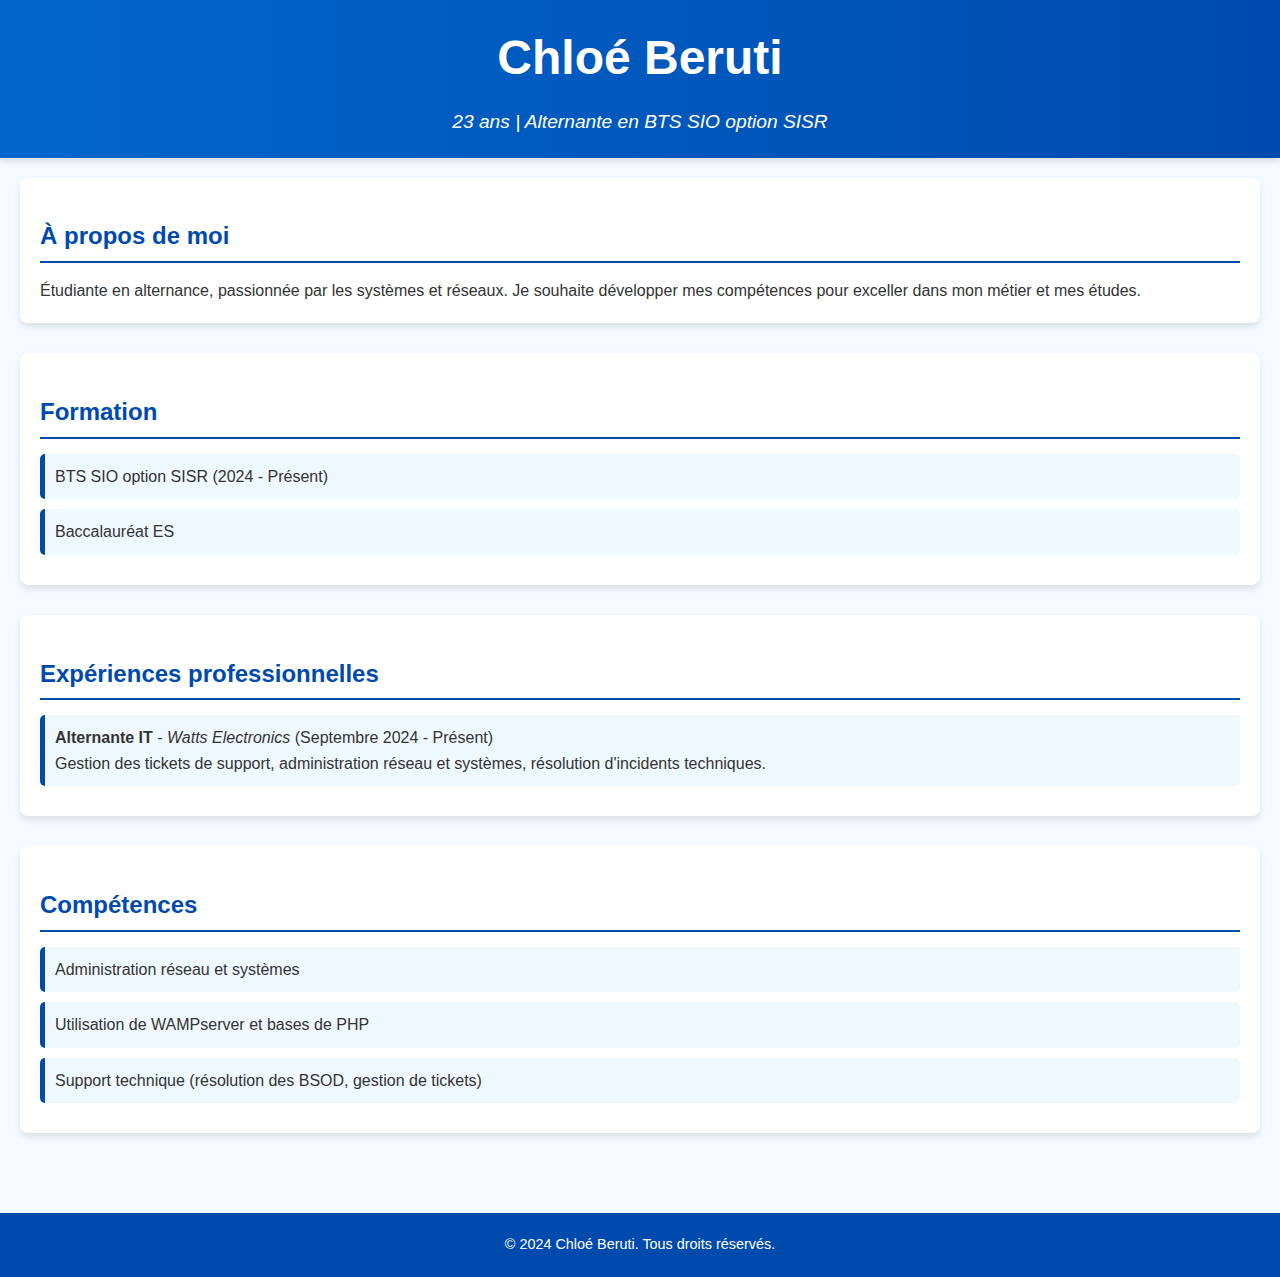
==== index.html @ c03d1ee7 "Update index.html" ====
<!DOCTYPE html>
<html lang="fr">
<head>
    <meta charset="UTF-8">
    <meta name="viewport" content="width=device-width, initial-scale=1.0">
    <meta name="description" content="Découvrez le CV de Flow, alternante en BTS SIO option SISR. Explorez ses compétences, son parcours et contactez-la.">
    <meta name="author" content="Beruti">
    <title>CV de Beruti - Alternante BTS SIO option SISR, Compétences et Parcours</title>

    <!-- Preload critical resources -->
    <link rel="preload" href="style.css" as="style">
    <link rel="preload" href="https://fonts.googleapis.com/css2?family=Roboto:wght@400;700&display=swap" as="style">
    <link rel="stylesheet" href="style.css">
    
    <!-- Critical CSS inline (optional for faster initial render) -->
    <style>
        body {
            font-family: 'Roboto', sans-serif;
            margin: 0;
            padding: 0;
            background-color: #f4faff;
            color: #333;
        }
        header {
            background: linear-gradient(90deg, #0066cc, #004aad);
            color: #fff;
            padding: 20px 0;
            text-align: center;
        }
        header h1 {
            margin: 0;
            font-size: 3em;
        }
        main {
            padding: 20px;
        }
        section {
            margin-bottom: 30px;
            background: #ffffff;
            padding: 20px;
            border-radius: 8px;
            box-shadow: 0 4px 6px rgba(0, 0, 0, 0.1);
        }
        h2 {
            color: #004aad;
        }
        footer {
            text-align: center;
            padding: 20px;
            background: #004aad;
            color: #fff;
        }
        @media (max-width: 768px) {
            header h1 { font-size: 2.5em; }
        }
        @media (max-width: 480px) {
            header h1 { font-size: 2em; }
        }
    </style>
</head>
<body>
    <header>
        <div class="container">
            <h1>Chloé Beruti</h1>
            <p>23 ans | Alternante en BTS SIO option SISR</p>
        </div>
    </header>
    <main>
        <section id="about">
            <h2>À propos de moi</h2>
            <p>Étudiante en alternance, passionnée par les systèmes et réseaux. Je souhaite développer mes compétences pour exceller dans mon métier et mes études.</p>
        </section>
        <section id="education">
            <h2>Formation</h2>
            <ul>
                <li>BTS SIO option SISR (2024 - Présent)</li>
                <li>Baccalauréat ES </li>
            </ul>
        </section>
        <section id="experience">
            <h2>Expériences professionnelles</h2>
            <ul>
                <li>
                    <strong>Alternante IT</strong> - <em>Watts Electronics</em> (Septembre 2024 - Présent)
                    <p>Gestion des tickets de support, administration réseau et systèmes, résolution d'incidents techniques.</p>
                </li>
            </ul>
        </section>
        <section id="skills">
            <h2>Compétences</h2>
            <ul>
                <li>Administration réseau et systèmes</li>
                <li>Utilisation de WAMPserver et bases de PHP</li>
                <li>Support technique (résolution des BSOD, gestion de tickets)</li>
            </ul>
        </section>
    </main>
    <footer>
        <p>&copy; 2024 Chloé Beruti. Tous droits réservés.</p>
    </footer>

   
</body>
</html>
---- style.css ----
/* Style global */
body {
    font-family: 'Roboto', sans-serif;
    line-height: 1.6;
    margin: 0;
    padding: 0;
    background-color: #f4faff; /* Bleu clair très doux */
    color: #333;
}

/* Style du header */
header {
    background: linear-gradient(90deg, #0066cc, #004aad); /* Dégradé bleu moderne */
    color: #fff;
    padding: 20px 0;
    text-align: center;
    box-shadow: 0 4px 6px rgba(0, 0, 0, 0.1);
}

header h1 {
    margin: 0;
    font-size: 3em;
    font-weight: bold;
}

header p {
    margin: 10px 0 0;
    font-size: 1.2em;
    font-style: italic;
}

/* Container */
.container {
    width: 90%;
    max-width: 1200px;
    margin: auto;
    overflow: hidden;
}

/* Sections principales */
main {
    padding: 20px 0;
}

section {
    margin-bottom: 30px;
    background: #ffffff;
    padding: 20px;
    border-radius: 8px;
    box-shadow: 0 4px 6px rgba(0, 0, 0, 0.1);
}

h2 {
    color: #004aad;
    border-bottom: 2px solid #004aad;
    padding-bottom: 5px;
    margin-bottom: 15px;
}

p, ul {
    margin: 0;
}

ul {
    list-style: none;
    padding: 0;
}

ul li {
    margin: 10px 0;
    padding: 10px;
    background: #f0f8ff;
    border-left: 5px solid #004aad;
    border-radius: 5px;
}

/* Liens */
a {
    color: #0066cc;
    text-decoration: none;
    font-weight: bold;
}

a:hover {
    color: #004aad;
    text-decoration: underline;
}

/* Boutons */
button, a.button {
    display: inline-block;
    padding: 10px 20px;
    margin: 10px 0;
    background: #004aad;
    color: #fff;
    text-transform: uppercase;
    text-decoration: none;
    border-radius: 5px;
    font-weight: bold;
    transition: background 0.3s ease;
    border: none;
}

button:hover, a.button:hover {
    background: #0066cc;
}

/* Footer */
footer {
    text-align: center;
    padding: 20px 0;
    background: #004aad;
    color: #fff;
    font-size: 0.9em;
    margin-top: 30px;
}

/* Styles responsives */
@media (max-width: 768px) {
    header h1 {
        font-size: 2.5em;
    }

    header p {
        font-size: 1em;
    }

    section {
        padding: 15px;
    }

    h2 {
        font-size: 1.5em;
    }
}

@media (max-width: 480px) {
    header h1 {
        font-size: 2em;
    }

    header p {
        font-size: 0.9em;
    }

    h2 {
        font-size: 1.2em;
    }
}
---- style.css ----
/* Style global */
body {
    font-family: 'Roboto', sans-serif;
    line-height: 1.6;
    margin: 0;
    padding: 0;
    background-color: #f4faff; /* Bleu clair très doux */
    color: #333;
}

/* Style du header */
header {
    background: linear-gradient(90deg, #0066cc, #004aad); /* Dégradé bleu moderne */
    color: #fff;
    padding: 20px 0;
    text-align: center;
    box-shadow: 0 4px 6px rgba(0, 0, 0, 0.1);
}

header h1 {
    margin: 0;
    font-size: 3em;
    font-weight: bold;
}

header p {
    margin: 10px 0 0;
    font-size: 1.2em;
    font-style: italic;
}

/* Container */
.container {
    width: 90%;
    max-width: 1200px;
    margin: auto;
    overflow: hidden;
}

/* Sections principales */
main {
    padding: 20px 0;
}

section {
    margin-bottom: 30px;
    background: #ffffff;
    padding: 20px;
    border-radius: 8px;
    box-shadow: 0 4px 6px rgba(0, 0, 0, 0.1);
}

h2 {
    color: #004aad;
    border-bottom: 2px solid #004aad;
    padding-bottom: 5px;
    margin-bottom: 15px;
}

p, ul {
    margin: 0;
}

ul {
    list-style: none;
    padding: 0;
}

ul li {
    margin: 10px 0;
    padding: 10px;
    background: #f0f8ff;
    border-left: 5px solid #004aad;
    border-radius: 5px;
}

/* Liens */
a {
    color: #0066cc;
    text-decoration: none;
    font-weight: bold;
}

a:hover {
    color: #004aad;
    text-decoration: underline;
}

/* Boutons */
button, a.button {
    display: inline-block;
    padding: 10px 20px;
    margin: 10px 0;
    background: #004aad;
    color: #fff;
    text-transform: uppercase;
    text-decoration: none;
    border-radius: 5px;
    font-weight: bold;
    transition: background 0.3s ease;
    border: none;
}

button:hover, a.button:hover {
    background: #0066cc;
}

/* Footer */
footer {
    text-align: center;
    padding: 20px 0;
    background: #004aad;
    color: #fff;
    font-size: 0.9em;
    margin-top: 30px;
}

/* Styles responsives */
@media (max-width: 768px) {
    header h1 {
        font-size: 2.5em;
    }

    header p {
        font-size: 1em;
    }

    section {
        padding: 15px;
    }

    h2 {
        font-size: 1.5em;
    }
}

@media (max-width: 480px) {
    header h1 {
        font-size: 2em;
    }

    header p {
        font-size: 0.9em;
    }

    h2 {
        font-size: 1.2em;
    }
}
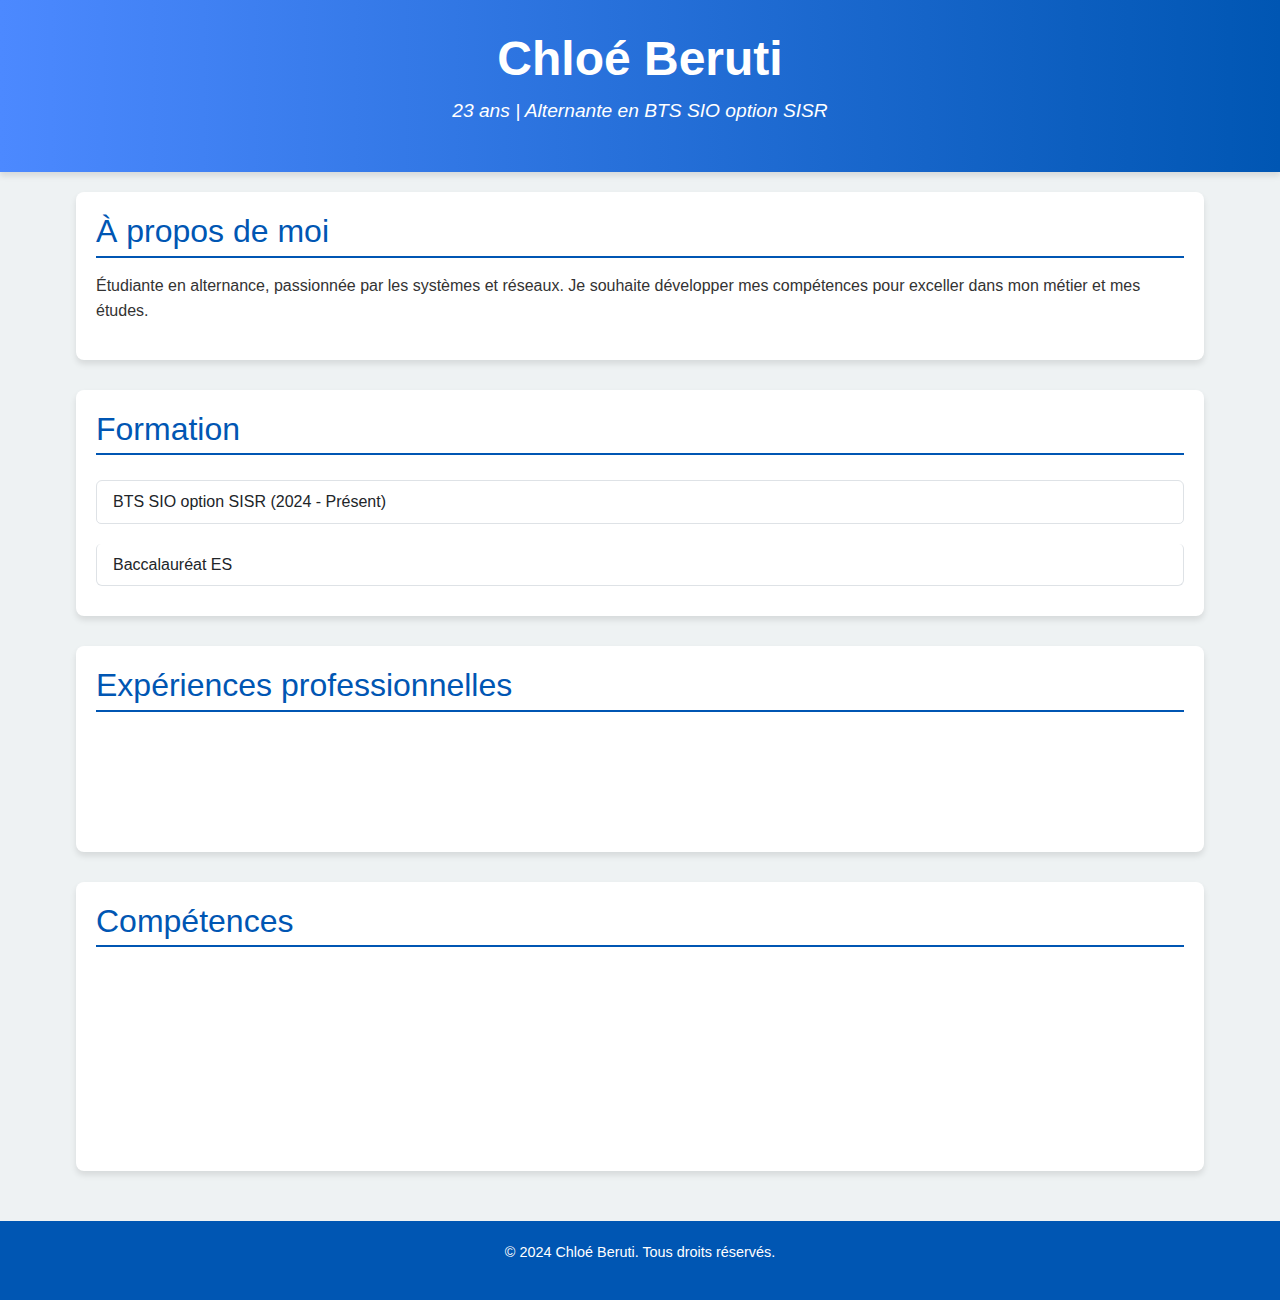
==== commit 800a7c0d: "v1.2" ====
--- a/index.html
+++ b/index.html
@@ -5,93 +5,46 @@
     <meta name="viewport" content="width=device-width, initial-scale=1.0">
     <meta name="description" content="Découvrez le CV de Flow, alternante en BTS SIO option SISR. Explorez ses compétences, son parcours et contactez-la.">
     <meta name="author" content="Beruti">
-    <title>CV de Beruti - Alternante BTS SIO option SISR, Compétences et Parcours</title>
+    <title>CV de Beruti - Alternante BTS SIO option SISR</title>
 
-    <!-- Preload critical resources -->
-    <link rel="preload" href="style.css" as="style">
-    <link rel="preload" href="https://fonts.googleapis.com/css2?family=Roboto:wght@400;700&display=swap" as="style">
+    <!-- Bootstrap CSS -->
+    <link href="https://cdn.jsdelivr.net/npm/bootstrap@5.3.0-alpha1/dist/css/bootstrap.min.css" rel="stylesheet">
     <link rel="stylesheet" href="style.css">
-    
-    <!-- Critical CSS inline (optional for faster initial render) -->
-    <style>
-        body {
-            font-family: 'Roboto', sans-serif;
-            margin: 0;
-            padding: 0;
-            background-color: #f4faff;
-            color: #333;
-        }
-        header {
-            background: linear-gradient(90deg, #0066cc, #004aad);
-            color: #fff;
-            padding: 20px 0;
-            text-align: center;
-        }
-        header h1 {
-            margin: 0;
-            font-size: 3em;
-        }
-        main {
-            padding: 20px;
-        }
-        section {
-            margin-bottom: 30px;
-            background: #ffffff;
-            padding: 20px;
-            border-radius: 8px;
-            box-shadow: 0 4px 6px rgba(0, 0, 0, 0.1);
-        }
-        h2 {
-            color: #004aad;
-        }
-        footer {
-            text-align: center;
-            padding: 20px;
-            background: #004aad;
-            color: #fff;
-        }
-        @media (max-width: 768px) {
-            header h1 { font-size: 2.5em; }
-        }
-        @media (max-width: 480px) {
-            header h1 { font-size: 2em; }
-        }
-    </style>
 </head>
 <body>
     <header>
-        <div class="container">
-            <h1>Chloé Beruti</h1>
+        <div class="container text-center">
+            <h1 class="animate-header">Chloé Beruti</h1>
             <p>23 ans | Alternante en BTS SIO option SISR</p>
         </div>
     </header>
-    <main>
+    <main class="container">
         <section id="about">
-            <h2>À propos de moi</h2>
+            <h2 class="animate-title">À propos de moi</h2>
             <p>Étudiante en alternance, passionnée par les systèmes et réseaux. Je souhaite développer mes compétences pour exceller dans mon métier et mes études.</p>
         </section>
         <section id="education">
-            <h2>Formation</h2>
-            <ul>
-                <li>BTS SIO option SISR (2024 - Présent)</li>
-                <li>Baccalauréat ES </li>
+            <h2 class="animate-title">Formation</h2>
+            <ul class="list-group">
+                <li class="list-group-item">BTS SIO option SISR (2024 - Présent)</li>
+                <li class="list-group-item">Baccalauréat ES</li>
             </ul>
         </section>
         <section id="experience">
-            <h2>Expériences professionnelles</h2>
-            <ul>
-                <li>
+            <h2 class="animate-title">Expériences professionnelles</h2>
+            <ul class="list-group">
+                <li class="list-group-item">
                     <strong>Alternante IT</strong> - <em>Watts Electronics</em> (Septembre 2024 - Présent)
                     <p>Gestion des tickets de support, administration réseau et systèmes, résolution d'incidents techniques.</p>
                 </li>
             </ul>
         </section>
         <section id="skills">
-            <h2>Compétences</h2>
-            <ul>
-                <li>Administration réseau et systèmes</li>
-                <li>Utilisation de WAMPserver et bases de PHP</li>
-                <li>Support technique (résolution des BSOD, gestion de tickets)</li>
+            <h2 class="animate-title">Compétences</h2>
+            <ul class="list-group">
+                <li class="list-group-item">Administration réseau et systèmes</li>
+                <li class="list-group-item">Utilisation de WAMPserver et bases de PHP</li>
+                <li class="list-group-item">Support technique (résolution des BSOD, gestion de tickets)</li>
             </ul>
         </section>
     </main>
@@ -99,6 +52,32 @@
         <p>&copy; 2024 Chloé Beruti. Tous droits réservés.</p>
     </footer>
 
-   
+    <!-- Bootstrap JS -->
+    <script src="https://cdn.jsdelivr.net/npm/bootstrap@5.3.0-alpha1/dist/js/bootstrap.bundle.min.js"></script>
+
+    <!-- Animations JavaScript -->
+    <script>
+        document.addEventListener("DOMContentLoaded", () => {
+            const headers = document.querySelectorAll(".animate-header, .animate-title");
+            headers.forEach(header => {
+                header.style.opacity = 0;
+                header.style.transform = "translateY(-20px)";
+                setTimeout(() => {
+                    header.style.transition = "opacity 1s, transform 1s";
+                    header.style.opacity = 1;
+                    header.style.transform = "translateY(0)";
+                }, 200);
+            });
+
+            const items = document.querySelectorAll(".list-group-item");
+            items.forEach((item, index) => {
+                item.style.opacity = 0;
+                setTimeout(() => {
+                    item.style.transition = "opacity 0.6s ease";
+                    item.style.opacity = 1;
+                }, 500 + index * 200);
+            });
+        });
+    </script>
 </body>
 </html>
--- a/style.css
+++ b/style.css
@@ -4,27 +4,25 @@
     line-height: 1.6;
     margin: 0;
     padding: 0;
-    background-color: #f4faff; /* Bleu clair très doux */
+    background-color: #eef2f3; /* Gris clair */
     color: #333;
 }
 
-/* Style du header */
+/* Header */
 header {
-    background: linear-gradient(90deg, #0066cc, #004aad); /* Dégradé bleu moderne */
+    background: linear-gradient(90deg, #4c89ff, #0056b3); /* Dégradé bleu moderne */
     color: #fff;
-    padding: 20px 0;
+    padding: 30px 0;
     text-align: center;
     box-shadow: 0 4px 6px rgba(0, 0, 0, 0.1);
 }
 
 header h1 {
-    margin: 0;
     font-size: 3em;
     font-weight: bold;
 }
 
 header p {
-    margin: 10px 0 0;
     font-size: 1.2em;
     font-style: italic;
 }
@@ -48,17 +46,19 @@
     padding: 20px;
     border-radius: 8px;
     box-shadow: 0 4px 6px rgba(0, 0, 0, 0.1);
+    transition: transform 0.3s ease, box-shadow 0.3s ease;
+}
+
+section:hover {
+    transform: scale(1.02);
+    box-shadow: 0 6px 10px rgba(0, 0, 0, 0.2);
 }
 
 h2 {
-    color: #004aad;
-    border-bottom: 2px solid #004aad;
+    color: #0056b3;
+    border-bottom: 2px solid #0056b3;
     padding-bottom: 5px;
     margin-bottom: 15px;
-}
-
-p, ul {
-    margin: 0;
 }
 
 ul {
@@ -70,20 +70,17 @@
     margin: 10px 0;
     padding: 10px;
     background: #f0f8ff;
-    border-left: 5px solid #004aad;
+    border-left: 5px solid #0056b3;
     border-radius: 5px;
 }
 
-/* Liens */
-a {
-    color: #0066cc;
-    text-decoration: none;
-    font-weight: bold;
-}
-
-a:hover {
-    color: #004aad;
-    text-decoration: underline;
+/* Footer */
+footer {
+    text-align: center;
+    padding: 20px 0;
+    background: #0056b3;
+    color: #fff;
+    font-size: 0.9em;
 }
 
 /* Boutons */
@@ -91,7 +88,7 @@
     display: inline-block;
     padding: 10px 20px;
     margin: 10px 0;
-    background: #004aad;
+    background: #0056b3;
     color: #fff;
     text-transform: uppercase;
     text-decoration: none;
@@ -102,20 +99,10 @@
 }
 
 button:hover, a.button:hover {
-    background: #0066cc;
+    background: #0073e6;
 }
 
-/* Footer */
-footer {
-    text-align: center;
-    padding: 20px 0;
-    background: #004aad;
-    color: #fff;
-    font-size: 0.9em;
-    margin-top: 30px;
-}
-
-/* Styles responsives */
+/* Responsiveness */
 @media (max-width: 768px) {
     header h1 {
         font-size: 2.5em;
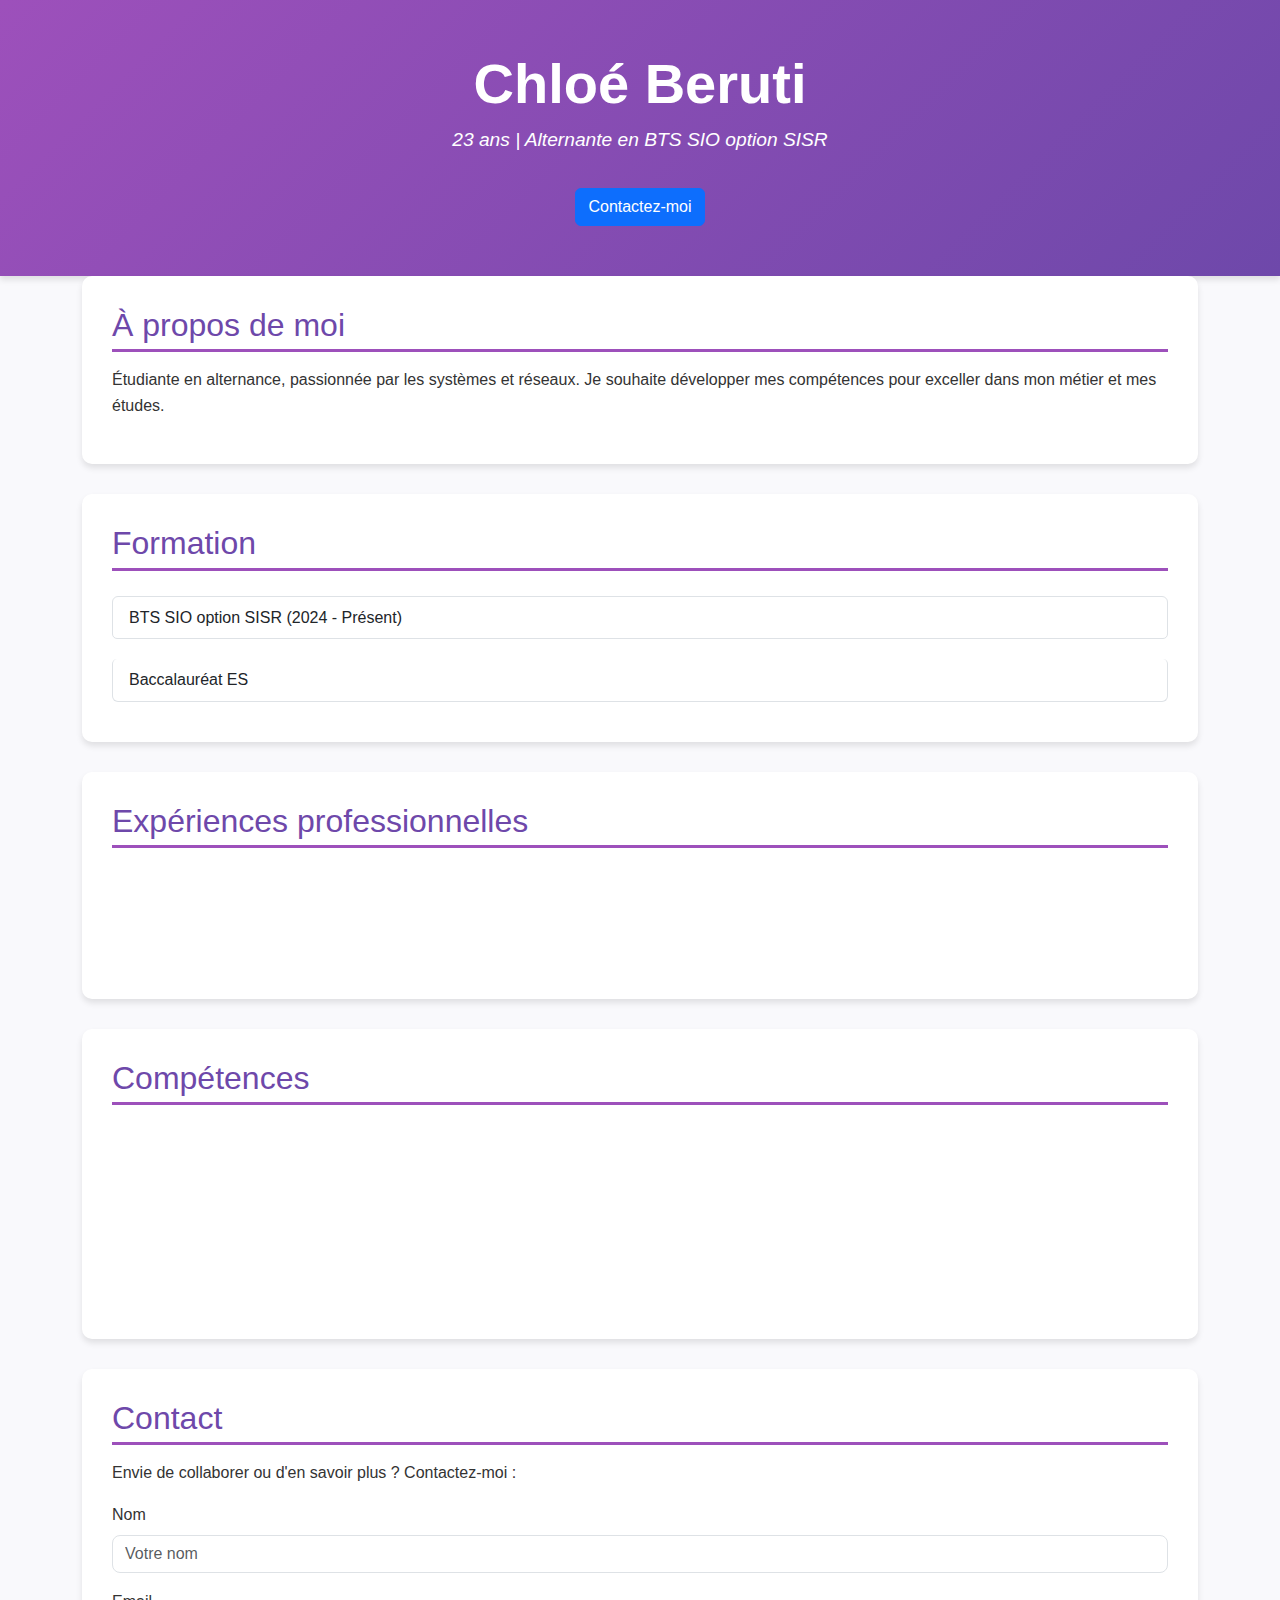
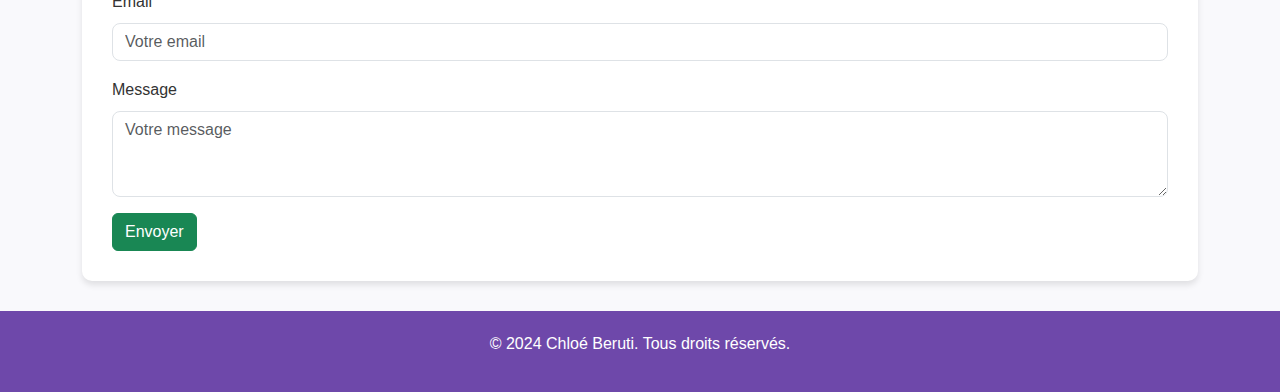
==== commit 480cf79c: "v2" ====
--- a/index.html
+++ b/index.html
@@ -10,12 +10,14 @@
     <!-- Bootstrap CSS -->
     <link href="https://cdn.jsdelivr.net/npm/bootstrap@5.3.0-alpha1/dist/css/bootstrap.min.css" rel="stylesheet">
     <link rel="stylesheet" href="style.css">
+    <link rel="stylesheet" href="https://cdnjs.cloudflare.com/ajax/libs/font-awesome/6.0.0/css/all.min.css">
 </head>
 <body>
     <header>
         <div class="container text-center">
             <h1 class="animate-header">Chloé Beruti</h1>
             <p>23 ans | Alternante en BTS SIO option SISR</p>
+            <a href="#contact" class="btn btn-primary mt-3">Contactez-moi</a>
         </div>
     </header>
     <main class="container">
@@ -42,10 +44,29 @@
         <section id="skills">
             <h2 class="animate-title">Compétences</h2>
             <ul class="list-group">
-                <li class="list-group-item">Administration réseau et systèmes</li>
-                <li class="list-group-item">Utilisation de WAMPserver et bases de PHP</li>
-                <li class="list-group-item">Support technique (résolution des BSOD, gestion de tickets)</li>
+                <li class="list-group-item"><i class="fas fa-network-wired"></i> Administration réseau et systèmes</li>
+                <li class="list-group-item"><i class="fas fa-code"></i> Utilisation de WAMPserver et bases de PHP</li>
+                <li class="list-group-item"><i class="fas fa-tools"></i> Support technique (résolution des BSOD, gestion de tickets)</li>
             </ul>
+        </section>
+        <section id="contact">
+            <h2 class="animate-title">Contact</h2>
+            <p>Envie de collaborer ou d'en savoir plus ? Contactez-moi :</p>
+            <form>
+                <div class="mb-3">
+                    <label for="name" class="form-label">Nom</label>
+                    <input type="text" class="form-control" id="name" placeholder="Votre nom">
+                </div>
+                <div class="mb-3">
+                    <label for="email" class="form-label">Email</label>
+                    <input type="email" class="form-control" id="email" placeholder="Votre email">
+                </div>
+                <div class="mb-3">
+                    <label for="message" class="form-label">Message</label>
+                    <textarea class="form-control" id="message" rows="3" placeholder="Votre message"></textarea>
+                </div>
+                <button type="submit" class="btn btn-success">Envoyer</button>
+            </form>
         </section>
     </main>
     <footer>
--- a/style.css
+++ b/style.css
@@ -1,25 +1,26 @@
 /* Style global */
 body {
-    font-family: 'Roboto', sans-serif;
+    font-family: 'Poppins', sans-serif;
     line-height: 1.6;
     margin: 0;
     padding: 0;
-    background-color: #eef2f3; /* Gris clair */
+    background-color: #f9f9fc;
     color: #333;
 }
 
 /* Header */
 header {
-    background: linear-gradient(90deg, #4c89ff, #0056b3); /* Dégradé bleu moderne */
+    background: linear-gradient(135deg, #9d50bb, #6e48aa); /* Dégradé violet */
     color: #fff;
-    padding: 30px 0;
+    padding: 50px 0;
     text-align: center;
     box-shadow: 0 4px 6px rgba(0, 0, 0, 0.1);
 }
 
 header h1 {
-    font-size: 3em;
+    font-size: 3.5em;
     font-weight: bold;
+    animation: fadeIn 2s;
 }
 
 header p {
@@ -27,110 +28,75 @@
     font-style: italic;
 }
 
-/* Container */
-.container {
-    width: 90%;
-    max-width: 1200px;
-    margin: auto;
-    overflow: hidden;
+header .btn {
+    margin-top: 20px;
 }
 
 /* Sections principales */
-main {
-    padding: 20px 0;
-}
-
 section {
     margin-bottom: 30px;
     background: #ffffff;
-    padding: 20px;
-    border-radius: 8px;
+    padding: 30px;
+    border-radius: 10px;
     box-shadow: 0 4px 6px rgba(0, 0, 0, 0.1);
     transition: transform 0.3s ease, box-shadow 0.3s ease;
 }
 
 section:hover {
     transform: scale(1.02);
-    box-shadow: 0 6px 10px rgba(0, 0, 0, 0.2);
+    box-shadow: 0 6px 10px rgba(0, 0, 0, 0.15);
 }
 
 h2 {
-    color: #0056b3;
-    border-bottom: 2px solid #0056b3;
+    color: #6e48aa;
+    border-bottom: 3px solid #9d50bb;
     padding-bottom: 5px;
     margin-bottom: 15px;
 }
 
 ul {
-    list-style: none;
     padding: 0;
 }
 
 ul li {
     margin: 10px 0;
     padding: 10px;
-    background: #f0f8ff;
-    border-left: 5px solid #0056b3;
+    background: #f5f3f9;
+    border-left: 5px solid #9d50bb;
     border-radius: 5px;
+}
+
+/* Formulaire */
+form .form-control {
+    border-radius: 8px;
+}
+
+form button {
+    background-color: #9d50bb;
+    border: none;
+    transition: background 0.3s ease;
+}
+
+form button:hover {
+    background-color: #6e48aa;
 }
 
 /* Footer */
 footer {
     text-align: center;
     padding: 20px 0;
-    background: #0056b3;
+    background: #6e48aa;
     color: #fff;
-    font-size: 0.9em;
 }
 
-/* Boutons */
-button, a.button {
-    display: inline-block;
-    padding: 10px 20px;
-    margin: 10px 0;
-    background: #0056b3;
-    color: #fff;
-    text-transform: uppercase;
-    text-decoration: none;
-    border-radius: 5px;
-    font-weight: bold;
-    transition: background 0.3s ease;
-    border: none;
-}
-
-button:hover, a.button:hover {
-    background: #0073e6;
-}
-
-/* Responsiveness */
-@media (max-width: 768px) {
-    header h1 {
-        font-size: 2.5em;
+/* Animations */
+@keyframes fadeIn {
+    from {
+        opacity: 0;
+        transform: translateY(-10px);
     }
-
-    header p {
-        font-size: 1em;
-    }
-
-    section {
-        padding: 15px;
-    }
-
-    h2 {
-        font-size: 1.5em;
+    to {
+        opacity: 1;
+        transform: translateY(0);
     }
 }
-
-@media (max-width: 480px) {
-    header h1 {
-        font-size: 2em;
-    }
-
-    header p {
-        font-size: 0.9em;
-    }
-
-    h2 {
-        font-size: 1.2em;
-    }
-}
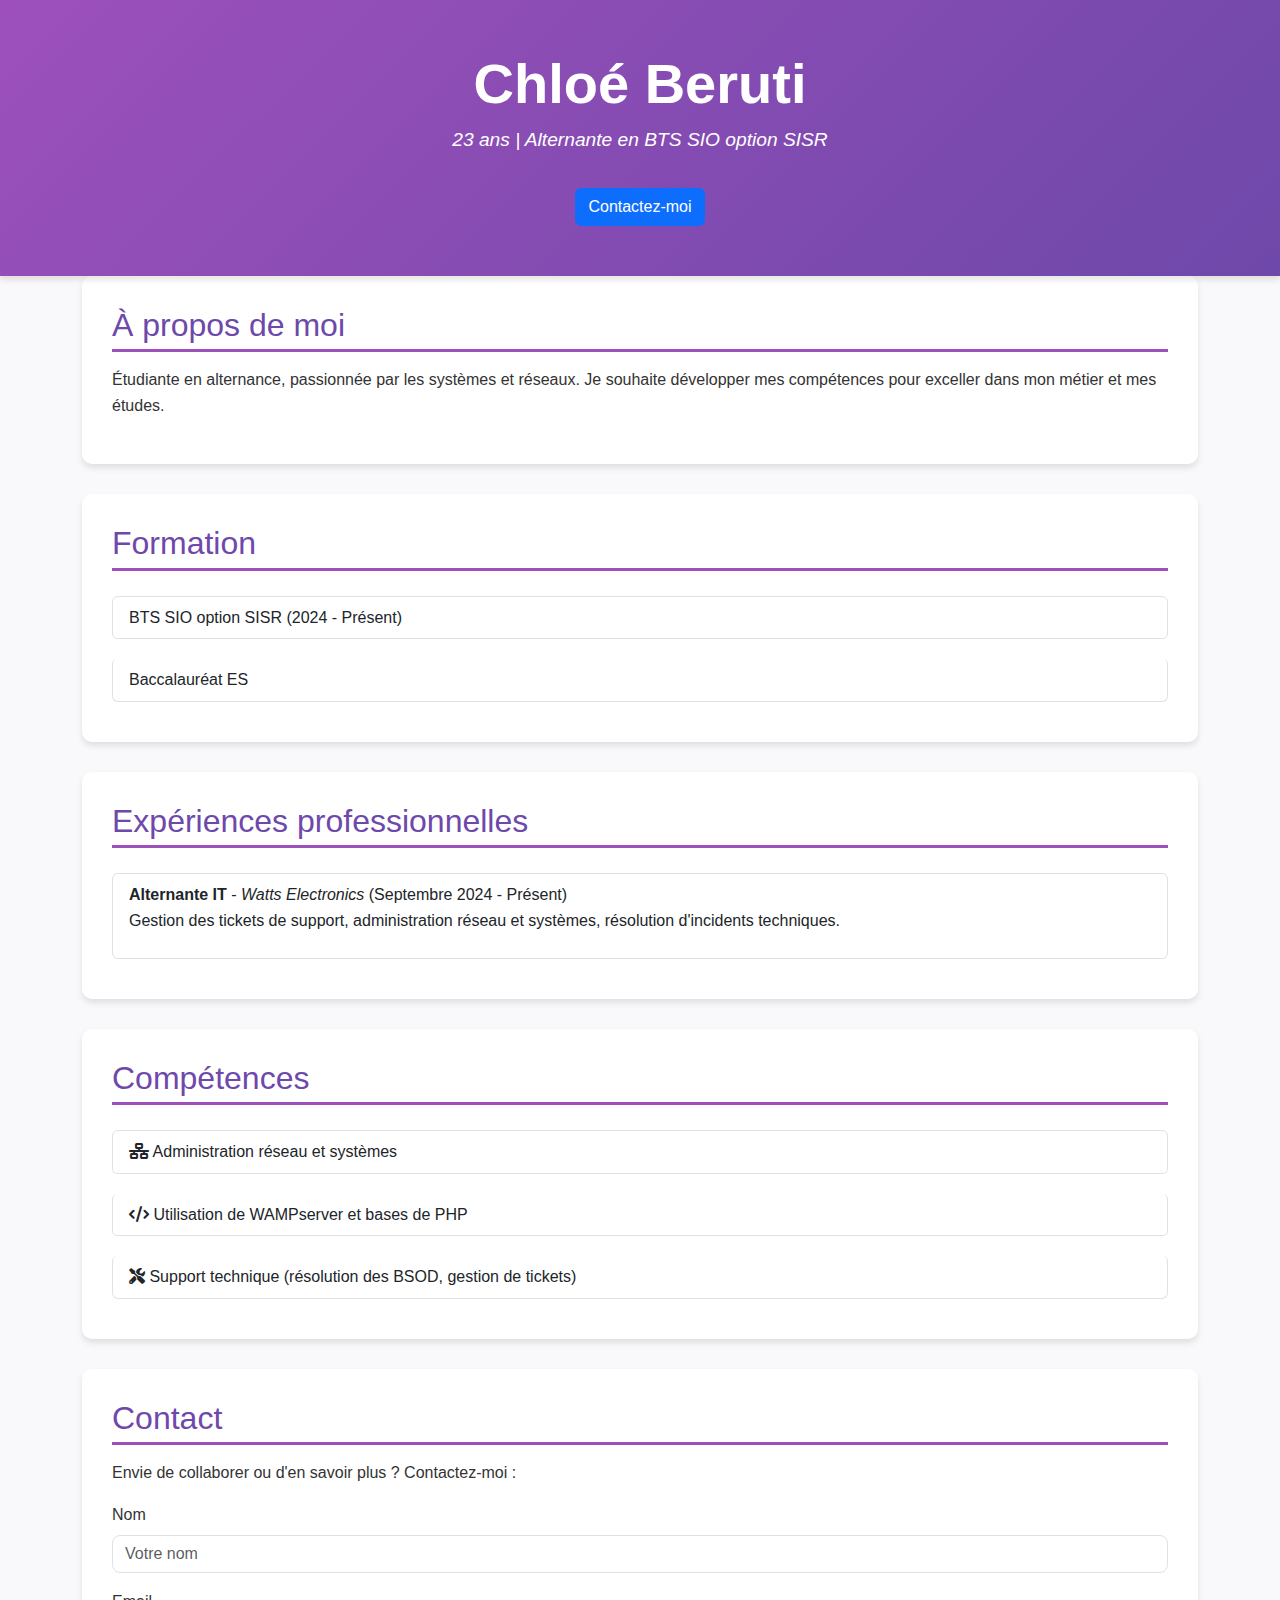
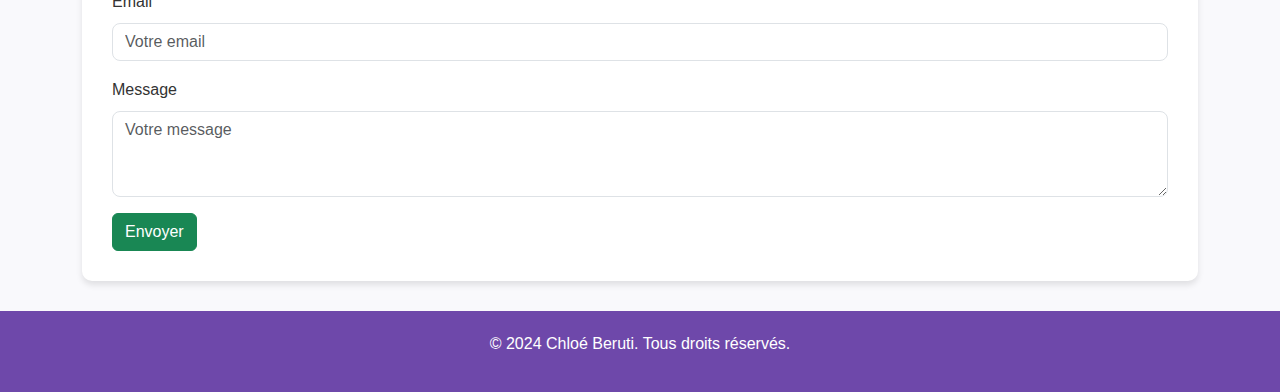
==== commit 95f41827: "v 3" ====
--- a/index.html
+++ b/index.html
@@ -3,9 +3,10 @@
 <head>
     <meta charset="UTF-8">
     <meta name="viewport" content="width=device-width, initial-scale=1.0">
-    <meta name="description" content="Découvrez le CV de Flow, alternante en BTS SIO option SISR. Explorez ses compétences, son parcours et contactez-la.">
+    <meta name="description" content="Découvrez le CV de Beruti, alternante en BTS SIO option SISR, spécialisée en gestion des systèmes et réseaux. Explorez ses compétences en développement web, ses projets informatiques, son parcours académique et professionnel, et contactez-la pour des opportunités d'alternance ou de collaboration.">
+
     <meta name="author" content="Beruti">
-    <title>CV de Beruti - Alternante BTS SIO option SISR</title>
+    <title>CV de Chloé Beruti - Alternante en BTS SIO Systèmes et Réseaux</title>
 
     <!-- Bootstrap CSS -->
     <link href="https://cdn.jsdelivr.net/npm/bootstrap@5.3.0-alpha1/dist/css/bootstrap.min.css" rel="stylesheet">
@@ -76,28 +77,40 @@
     <!-- Bootstrap JS -->
     <script src="https://cdn.jsdelivr.net/npm/bootstrap@5.3.0-alpha1/dist/js/bootstrap.bundle.min.js"></script>
 
-    <!-- Animations JavaScript -->
+    <!-- Neige Animation JavaScript -->
     <script>
         document.addEventListener("DOMContentLoaded", () => {
-            const headers = document.querySelectorAll(".animate-header, .animate-title");
-            headers.forEach(header => {
-                header.style.opacity = 0;
-                header.style.transform = "translateY(-20px)";
-                setTimeout(() => {
-                    header.style.transition = "opacity 1s, transform 1s";
-                    header.style.opacity = 1;
-                    header.style.transform = "translateY(0)";
-                }, 200);
-            });
+            const header = document.querySelector("header");
+            const snowContainer = document.createElement("div");
+            snowContainer.style.position = "absolute";
+            snowContainer.style.top = 0;
+            snowContainer.style.left = 0;
+            snowContainer.style.width = "100%";
+            snowContainer.style.height = "100%";
+            snowContainer.style.pointerEvents = "none";
+            snowContainer.style.overflow = "hidden";
+            header.style.position = "relative";
+            header.appendChild(snowContainer);
 
-            const items = document.querySelectorAll(".list-group-item");
-            items.forEach((item, index) => {
-                item.style.opacity = 0;
-                setTimeout(() => {
-                    item.style.transition = "opacity 0.6s ease";
-                    item.style.opacity = 1;
-                }, 500 + index * 200);
-            });
+            function createSnowflake() {
+                const snowflake = document.createElement("div");
+                snowflake.style.position = "absolute";
+                snowflake.style.top = "-10px";
+                snowflake.style.left = `${Math.random() * 100}%`;
+                snowflake.style.width = "10px";
+                snowflake.style.height = "10px";
+                snowflake.style.background = "white";
+                snowflake.style.borderRadius = "50%";
+                snowflake.style.opacity = Math.random();
+                snowflake.style.animation = `fall ${3 + Math.random() * 2}s linear infinite`;
+                snowContainer.appendChild(snowflake);
+
+                snowflake.addEventListener("animationend", () => {
+                    snowflake.remove();
+                });
+            }
+
+            setInterval(createSnowflake, 200);
         });
     </script>
 </body>
--- a/style.css
+++ b/style.css
@@ -15,6 +15,8 @@
     padding: 50px 0;
     text-align: center;
     box-shadow: 0 4px 6px rgba(0, 0, 0, 0.1);
+    overflow: hidden; /* Assure que les flocons ne sortent pas */
+    position: relative; /* Nécessaire pour la neige */
 }
 
 header h1 {
@@ -100,3 +102,13 @@
         transform: translateY(0);
     }
 }
+
+/* Animation des flocons de neige */
+@keyframes fall {
+    0% {
+        transform: translateY(0) translateX(0);
+    }
+    100% {
+        transform: translateY(100vh) translateX(-10px);
+    }
+}
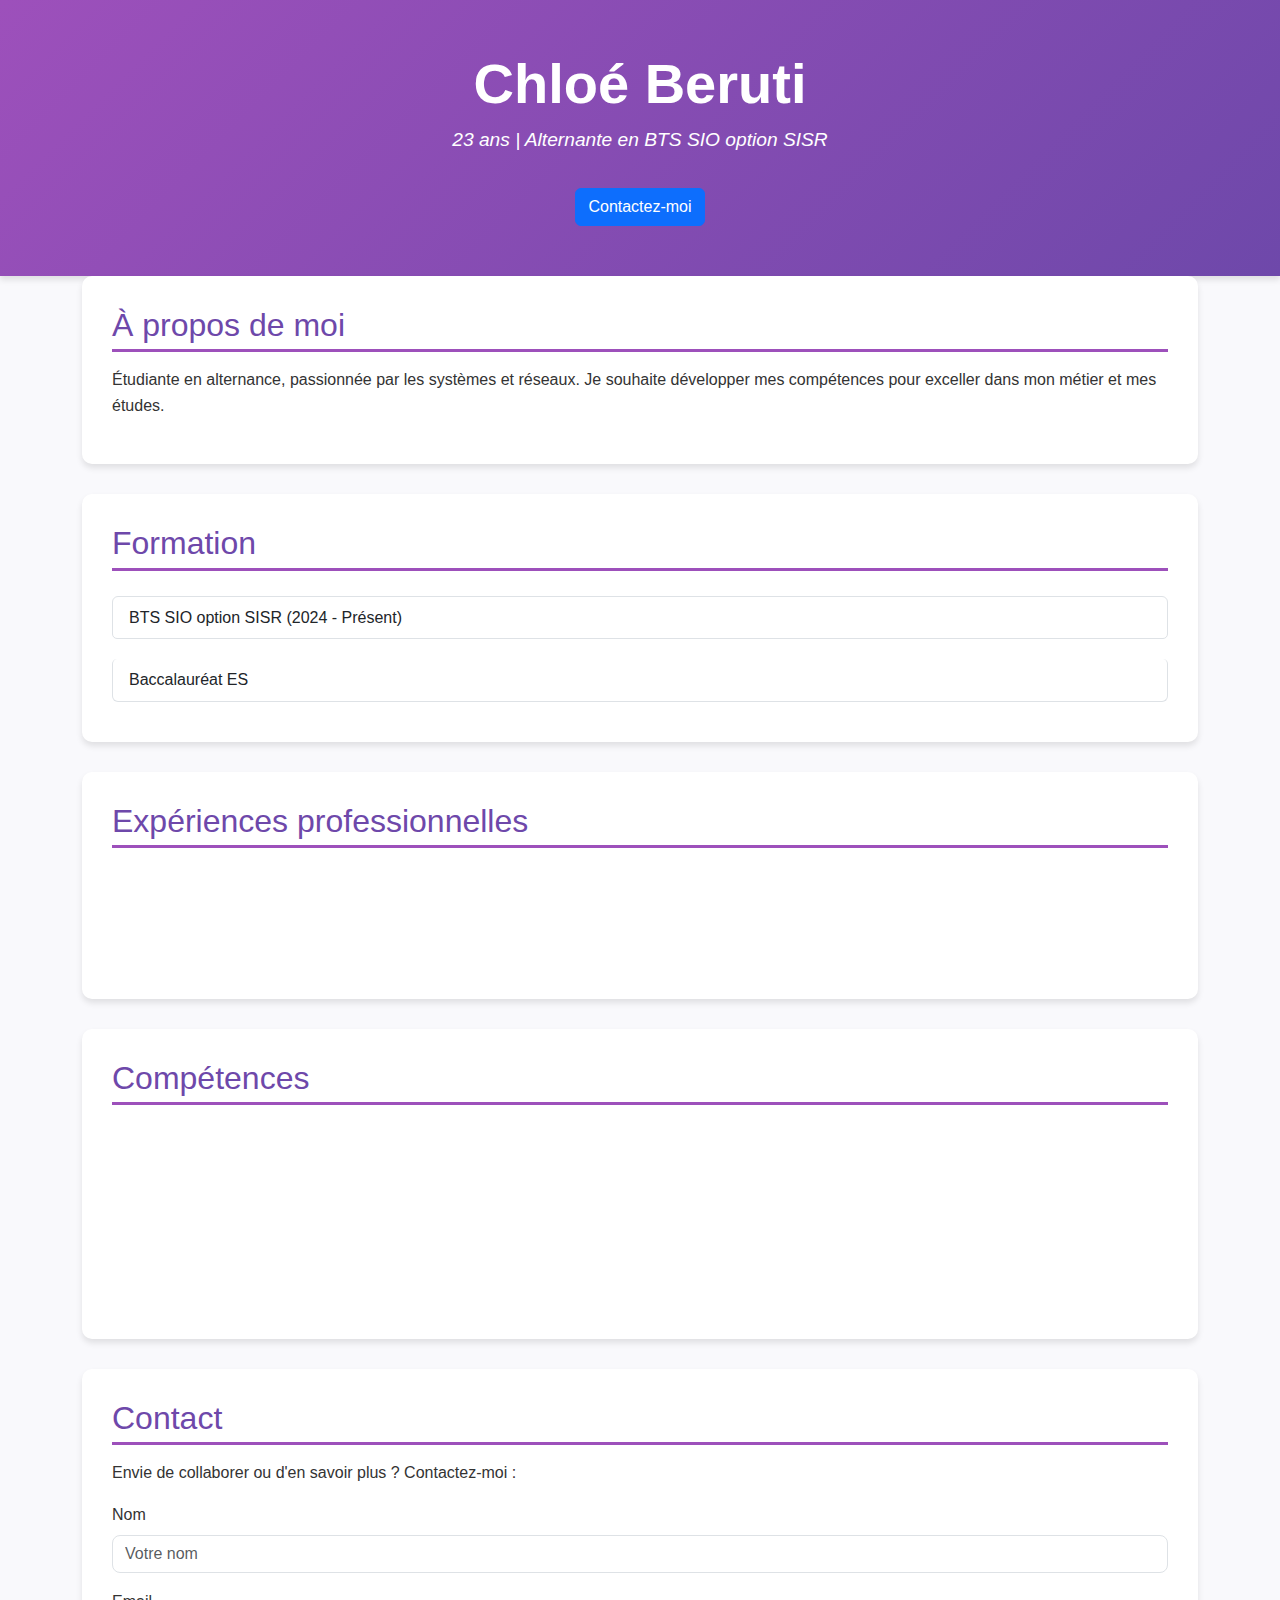
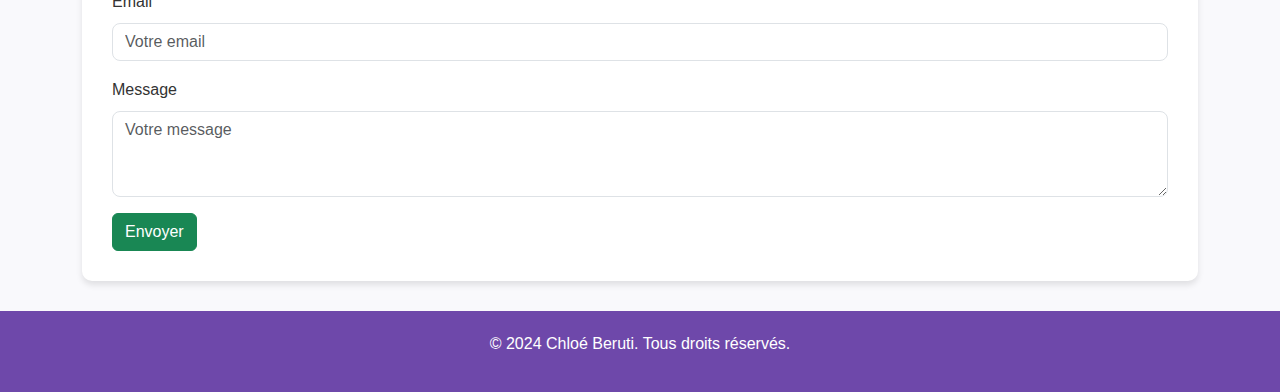
==== commit 0799b861: "oops" ====
--- a/index.html
+++ b/index.html
@@ -7,6 +7,7 @@
 
     <meta name="author" content="Beruti">
     <title>CV de Chloé Beruti - Alternante en BTS SIO Systèmes et Réseaux</title>
+
 
     <!-- Bootstrap CSS -->
     <link href="https://cdn.jsdelivr.net/npm/bootstrap@5.3.0-alpha1/dist/css/bootstrap.min.css" rel="stylesheet">
@@ -77,41 +78,29 @@
     <!-- Bootstrap JS -->
     <script src="https://cdn.jsdelivr.net/npm/bootstrap@5.3.0-alpha1/dist/js/bootstrap.bundle.min.js"></script>
 
-    <!-- Neige Animation JavaScript -->
+    <!-- Animations JavaScript -->
     <script>
         document.addEventListener("DOMContentLoaded", () => {
-            const header = document.querySelector("header");
-            const snowContainer = document.createElement("div");
-            snowContainer.style.position = "absolute";
-            snowContainer.style.top = 0;
-            snowContainer.style.left = 0;
-            snowContainer.style.width = "100%";
-            snowContainer.style.height = "100%";
-            snowContainer.style.pointerEvents = "none";
-            snowContainer.style.overflow = "hidden";
-            header.style.position = "relative";
-            header.appendChild(snowContainer);
+            const headers = document.querySelectorAll(".animate-header, .animate-title");
+            headers.forEach(header => {
+                header.style.opacity = 0;
+                header.style.transform = "translateY(-20px)";
+                setTimeout(() => {
+                    header.style.transition = "opacity 1s, transform 1s";
+                    header.style.opacity = 1;
+                    header.style.transform = "translateY(0)";
+                }, 200);
+            });
 
-            function createSnowflake() {
-                const snowflake = document.createElement("div");
-                snowflake.style.position = "absolute";
-                snowflake.style.top = "-10px";
-                snowflake.style.left = `${Math.random() * 100}%`;
-                snowflake.style.width = "10px";
-                snowflake.style.height = "10px";
-                snowflake.style.background = "white";
-                snowflake.style.borderRadius = "50%";
-                snowflake.style.opacity = Math.random();
-                snowflake.style.animation = `fall ${3 + Math.random() * 2}s linear infinite`;
-                snowContainer.appendChild(snowflake);
-
-                snowflake.addEventListener("animationend", () => {
-                    snowflake.remove();
-                });
-            }
-
-            setInterval(createSnowflake, 200);
+            const items = document.querySelectorAll(".list-group-item");
+            items.forEach((item, index) => {
+                item.style.opacity = 0;
+                setTimeout(() => {
+                    item.style.transition = "opacity 0.6s ease";
+                    item.style.opacity = 1;
+                }, 500 + index * 200);
+            });
         });
     </script>
 </body>
-</html>
+</html>--- a/style.css
+++ b/style.css
@@ -15,8 +15,6 @@
     padding: 50px 0;
     text-align: center;
     box-shadow: 0 4px 6px rgba(0, 0, 0, 0.1);
-    overflow: hidden; /* Assure que les flocons ne sortent pas */
-    position: relative; /* Nécessaire pour la neige */
 }
 
 header h1 {
@@ -101,14 +99,4 @@
         opacity: 1;
         transform: translateY(0);
     }
-}
-
-/* Animation des flocons de neige */
-@keyframes fall {
-    0% {
-        transform: translateY(0) translateX(0);
-    }
-    100% {
-        transform: translateY(100vh) translateX(-10px);
-    }
-}
+}